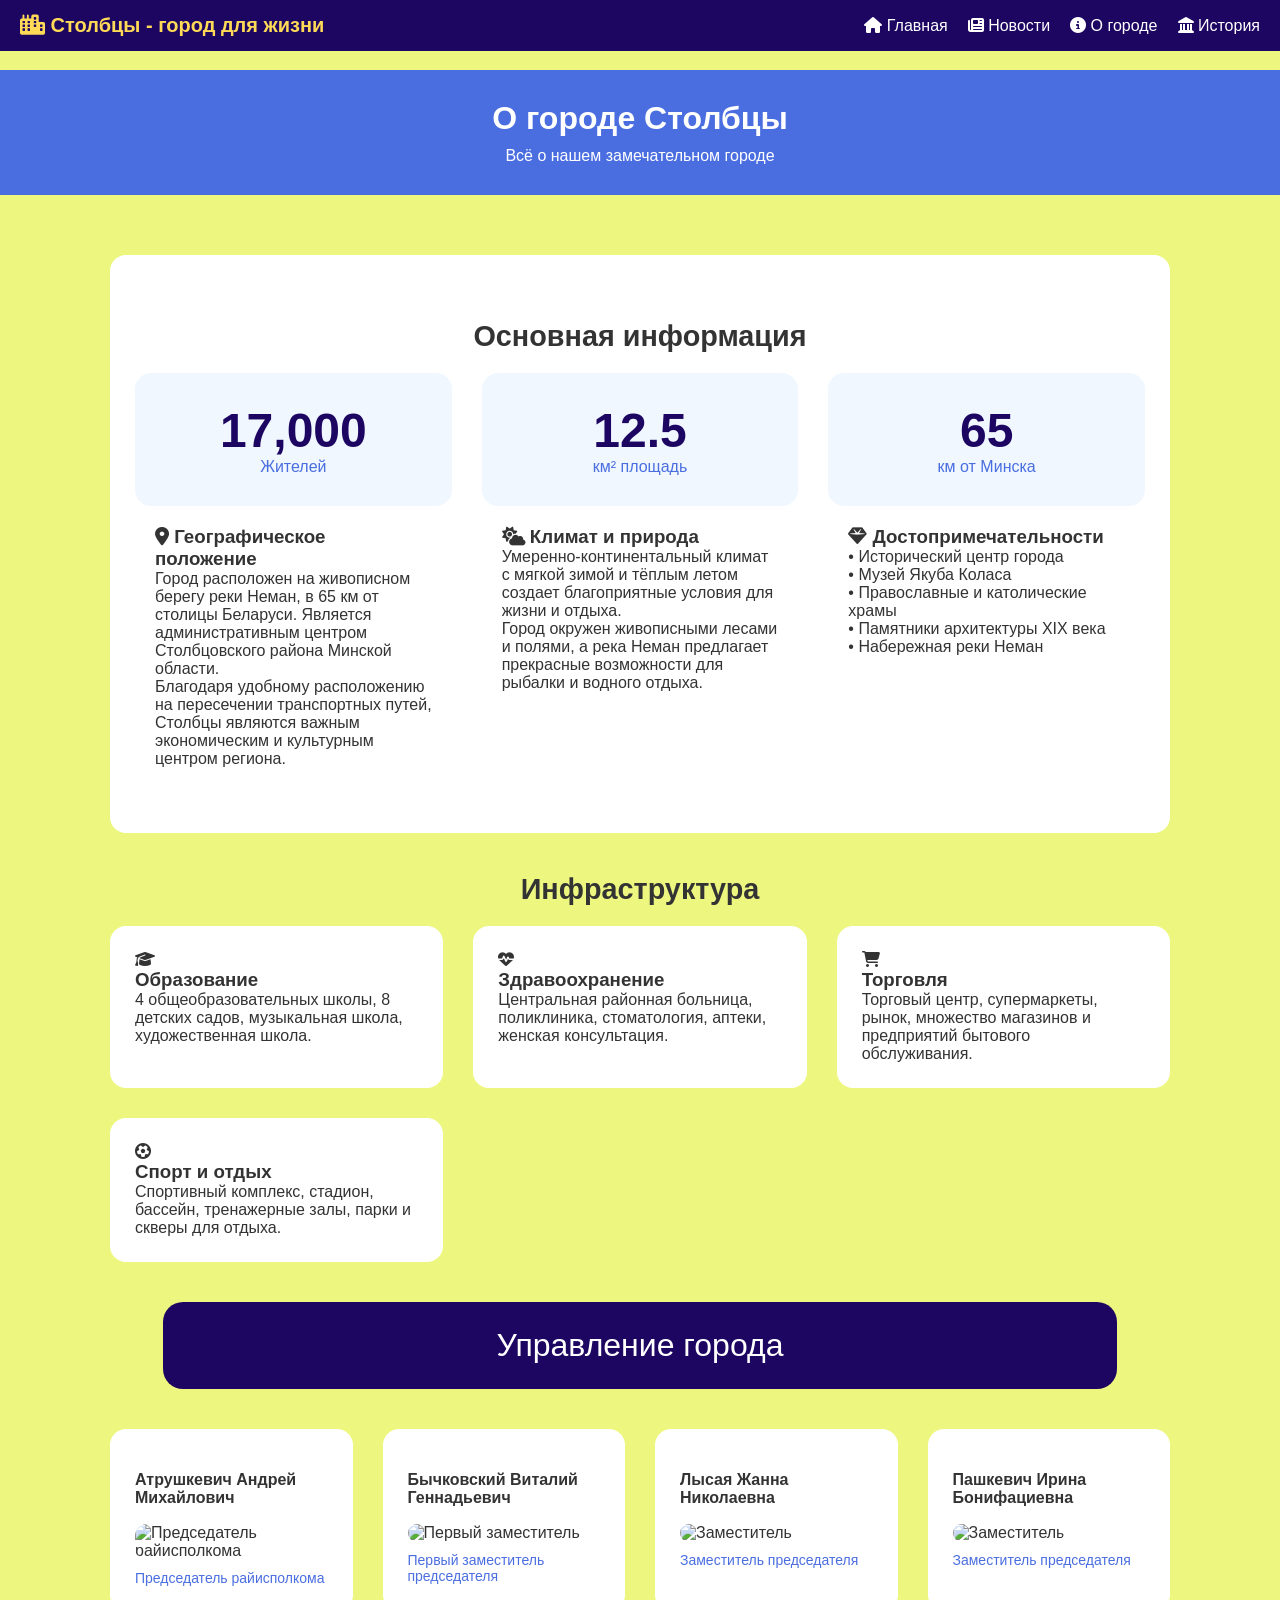
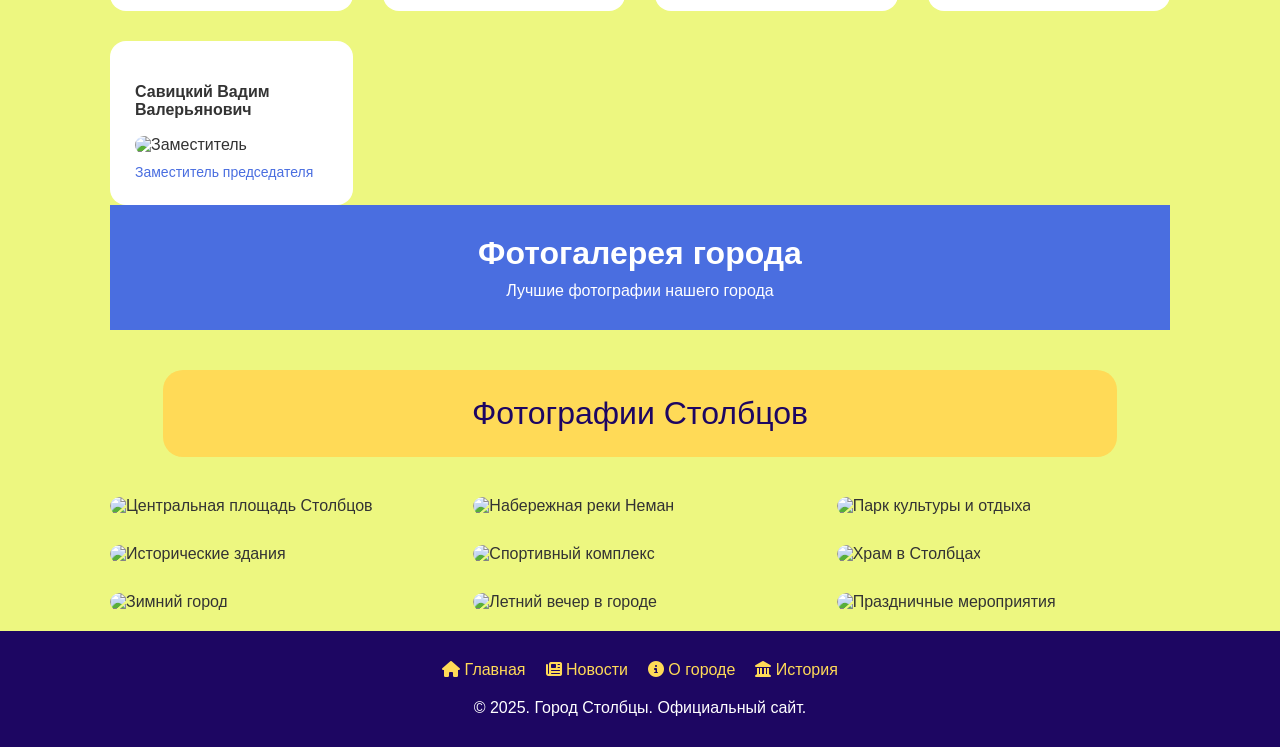
==== about.html @ eb90d02d "Add files via upload" ====
<!DOCTYPE html>
<html lang="ru">
<head>
    <meta charset="UTF-8">
    <meta name="viewport" content="width=device-width, initial-scale=1.0">
    <title>Столбцы - О городе</title>
    <link rel="stylesheet" href="style.css">
    <link rel="icon" href="im/gerb.png" type="image/png">
    <meta name="keywords" content="фото Столбцов, управление Столбцы, глава Столбцов, о Столбцах" />
    <meta name="description" content="Сайт города Столбцы. Управление. Галерея. Основная информация">
    <link rel="stylesheet" href="https://cdnjs.cloudflare.com/ajax/libs/font-awesome/6.4.0/css/all.min.css">
    <style>
/* ===== ОСНОВНЫЕ БЛОКИ ===== */
.info-section,
.photo-box,
.infra-item{
    background:#fff;
    border-radius:16px;
    padding:25px;
}

.info-section{
    max-width:1200px;
    margin:40px auto;
}

.section-title{
    text-align:center;
    margin:40px 0 20px;
}

/* ===== СЕТКИ ===== */
.stats-grid,
.info-grid,
.photo-grid,
.gallery-grid,
.infra-grid{
    display:grid;
    gap:30px;
}

.stats-grid{grid-template-columns:repeat(auto-fit,minmax(250px,1fr))}
.info-grid,
.infra-grid{grid-template-columns:repeat(auto-fit,minmax(300px,1fr))}
.photo-grid{grid-template-columns:repeat(auto-fill,minmax(220px,1fr))}
.gallery-grid{grid-template-columns:repeat(auto-fill,minmax(250px,1fr))}

/* ===== СТАТИСТИКА ===== */
.stat-card{
    background:#f0f7ff;
    text-align:center;
    padding:30px;
    border-radius:16px;
}

.stat-number{
    font-size:3rem;
    font-weight:bold;
    color:#1d0662;
}

.stat-label{
    color:#4a6ee0;
}

/* ===== УПРАВЛЕНИЕ ===== */
.pr,
.gal{
    text-align:center;
    padding:25px;
    font-size:2rem;
    width:90%;
    margin:40px auto;
    border-radius:20px;
}

.pr{
    background:#1d0662;
    color:#fff;
}

.gal{
    background:#ffda57;
    color:#1d0662;
}
.gallery-img {
    width: 100%;
    height: auto;          
    max-height: 220px;     
    object-fit: contain;  
    cursor: pointer;
    transition: max-height 0.3s ease;
}
/* ===== ФОТО ===== */
.ph1{
    font-weight:bold;
    min-height:70px;
    display:flex;
    align-items:center;
    justify-content:center;
}

.ph2{
    font-size:14px;
    margin-top:10px;
    color:#4a6ee0;
}

.im1,
.gallery-img{
    width:100%;
    height:220px;
    object-fit:cover;
    border-radius:12px;
}

/* ===== ГАЛЕРЕЯ ===== */
.gallery-item{
    border-radius:16px;
    overflow:hidden;
    cursor:pointer;
}

/* ===== LIGHTBOX ===== */
.lightbox{
    display:none;
    position:fixed;
    inset:0;
    background:rgba(0,0,0,.95);
    justify-content:center;
    align-items:center;
    z-index:2000;
}

.lightbox-content{
    max-width:90%;
    max-height:90%;
}

.close-lightbox{
    position:absolute;
    top:20px;
    right:30px;
    color:#fff;
    font-size:40px;
    cursor:pointer;
}

.lightbox-caption{
    position:absolute;
    bottom:20px;
    width:100%;
    text-align:center;
    color:#fff;
}

/* ===== АДАПТИВ ===== */
@media(max-width:768px){
    .photo-grid{grid-template-columns:repeat(auto-fill,minmax(180px,1fr))}
    .gallery-grid{grid-template-columns:repeat(auto-fill,minmax(180px,1fr))}
    .pr,.gal{font-size:1.5rem}
    .info-section{padding:20px;margin:20px}
}

    </style>
</head>

<body>
    <nav class="navbar">
        <div class="logo">
            <i class="fas fa-city"></i>
            Столбцы - город для жизни
        </div>

        <ul class="nav-links">
            <li><a href="index.html"><i class="fas fa-home"></i> Главная</a></li>
            <li><a href="news.html"><i class="fas fa-newspaper"></i> Новости</a></li>
            <li class="dropdown">
                <a href="about.html" class="dropbtn active"><i class="fas fa-info-circle"></i> О городе</a>
                <ul class="dropdown-content">
                    <li><a href="#management"><i class="fas fa-users"></i> Управление</a></li>
                    <li><a href="#gallery"><i class="fas fa-images"></i> Галерея</a></li>
                    <li><a href="#infrastructure"><i class="fas fa-road"></i> Инфраструктура</a></li>
                </ul>
            </li>
            <li><a href="history.html"><i class="fas fa-landmark"></i> История</a></li>
        </ul>
    </nav>

    <div class="nov">
        <h1>О городе Столбцы</h1>
        <p>Всё о нашем замечательном городе</p>
    </div>

    <div class="main-content">
        <div class="info-section">
            <h2 class="section-title">Основная информация</h2>
            
            <div class="stats-grid">
                <div class="stat-card">
                    <div class="stat-number">17,000</div>
                    <div class="stat-label">Жителей</div>
                </div>
                <div class="stat-card">
                    <div class="stat-number">12.5</div>
                    <div class="stat-label">км² площадь</div>
                </div>
                <div class="stat-card">
                    <div class="stat-number">65</div>
                    <div class="stat-label">км от Минска</div>
                </div>
            </div>
            
            <div class="info-grid">
                <div class="info-card">
                    <h3><i class="fas fa-map-marker-alt"></i> Географическое положение</h3>
                    <p>Город расположен на живописном берегу реки Неман, в 65 км от столицы Беларуси. Является административным центром Столбцовского района Минской области.</p>
                    <p>Благодаря удобному расположению на пересечении транспортных путей, Столбцы являются важным экономическим и культурным центром региона.</p>
                </div>
                
                <div class="info-card">
                    <h3><i class="fas fa-cloud-sun"></i> Климат и природа</h3>
                    <p>Умеренно-континентальный климат с мягкой зимой и тёплым летом создает благоприятные условия для жизни и отдыха.</p>
                    <p>Город окружен живописными лесами и полями, а река Неман предлагает прекрасные возможности для рыбалки и водного отдыха.</p>
                </div>
                
                <div class="info-card">
                    <h3><i class="fas fa-gem"></i> Достопримечательности</h3>
                    <p>• Исторический центр города</p>
                    <p>• Музей Якуба Коласа</p>
                    <p>• Православные и католические храмы</p>
                    <p>• Памятники архитектуры XIX века</p>
                    <p>• Набережная реки Неман</p>
                </div>
            </div>
        </div>

        <div class="infrastructure" id="infrastructure">
            <h2 class="section-title">Инфраструктура</h2>
            
            <div class="infra-grid">
                <div class="infra-item">
                    <div class="infra-icon">
                        <i class="fas fa-graduation-cap"></i>
                    </div>
                    <h3>Образование</h3>
                    <p>4 общеобразовательных школы, 8 детских садов, музыкальная школа, художественная школа.</p>
                </div>
                
                <div class="infra-item">
                    <div class="infra-icon">
                        <i class="fas fa-heartbeat"></i>
                    </div>
                    <h3>Здравоохранение</h3>
                    <p>Центральная районная больница, поликлиника, стоматология, аптеки, женская консультация.</p>
                </div>
                
                <div class="infra-item">
                    <div class="infra-icon">
                        <i class="fas fa-shopping-cart"></i>
                    </div>
                    <h3>Торговля</h3>
                    <p>Торговый центр, супермаркеты, рынок, множество магазинов и предприятий бытового обслуживания.</p>
                </div>
                
                <div class="infra-item">
                    <div class="infra-icon">
                        <i class="fas fa-futbol"></i>
                    </div>
                    <h3>Спорт и отдых</h3>
                    <p>Спортивный комплекс, стадион, бассейн, тренажерные залы, парки и скверы для отдыха.</p>
                </div>
            </div>
        </div>

        <div class="management-section" id="management">
            <p class="pr">Управление города</p>

            <div class="photo-grid">
                <div class="photo-box">
                    <p class="ph1">Атрушкевич Андрей Михайлович</p>
                    <img class="im1" src="im/атрушкевич.jpg" alt="Председатель райисполкома">
                    <p class="ph2">Председатель райисполкома</p>
                </div>

                <div class="photo-box">
                    <p class="ph1">Бычковский Виталий Геннадьевич</p>
                    <img class="im1" src="im/зам1.jpeg" alt="Первый заместитель">
                    <p class="ph2">Первый заместитель председателя</p>
                </div>

                <div class="photo-box">
                    <p class="ph1">Лысая Жанна Николаевна</p>
                    <img class="im1" src="im/зам2.jpeg" alt="Заместитель">
                    <p class="ph2">Заместитель председателя</p>
                </div>

                <div class="photo-box">
                    <p class="ph1">Пашкевич Ирина Бонифациевна</p>
                    <img class="im1" src="im/зам3.jpeg" alt="Заместитель">
                    <p class="ph2">Заместитель председателя</p>
                </div>

                <div class="photo-box">
                    <p class="ph1">Савицкий Вадим Валерьянович</p>
                    <img class="im1" src="im/зам4.jpeg" alt="Заместитель">
                    <p class="ph2">Заместитель председателя</p>
                </div>
            </div>
        </div>

        <div class="gallery-section" id="gallery">
            <div class="nov">
                <h1>Фотогалерея города</h1>
                <p>Лучшие фотографии нашего города</p>
            </div>

            <p class="gal">Фотографии Столбцов</p>

            <div class="gallery-container">
                <div class="gallery-grid">
                    <div class="gallery-item">
                        <img src="im/1_1.png" alt="Центральная площадь Столбцов" class="gallery-img">
                    </div>
                    <div class="gallery-item">
                        <img src="im/2_1.jpg" alt="Набережная реки Неман" class="gallery-img">
                    </div>
                    <div class="gallery-item">
                        <img src="im/3_1.jpg" alt="Парк культуры и отдыха" class="gallery-img">
                    </div>
                    <div class="gallery-item">
                        <img src="im/4_1.jpg" alt="Исторические здания" class="gallery-img">
                    </div>
                    <div class="gallery-item">
                        <img src="im/5_1.jpg" alt="Спортивный комплекс" class="gallery-img">
                    </div>
                    <div class="gallery-item">
                        <img src="im/6_1.jpg" alt="Храм в Столбцах" class="gallery-img">
                    </div>
                    <div class="gallery-item">
                        <img src="im/7_1.jpg" alt="Зимний город" class="gallery-img">
                    </div>
                    <div class="gallery-item">
                        <img src="im/8_1.jpg" alt="Летний вечер в городе" class="gallery-img">
                    </div>
                    <div class="gallery-item">
                        <img src="im/9_1.jpg" alt="Праздничные мероприятия" class="gallery-img">
                    </div>
                </div>
            </div>
        </div>
    </div>

    <footer class="footer">
        <div class="footer-nav">
            <a href="index.html"><i class="fas fa-home"></i> Главная</a>
            <a href="news.html"><i class="fas fa-newspaper"></i> Новости</a>
            <a href="about.html"><i class="fas fa-info-circle"></i> О городе</a>
            <a href="history.html"><i class="fas fa-landmark"></i> История</a>
        </div>
        <p class="copyright">© 2025. Город Столбцы. Официальный сайт.</p>
    </footer>

    <div class="lightbox">
        <span class="close-lightbox">&times;</span>
        <img class="lightbox-content" src="" alt="">
        <div class="lightbox-caption"></div>
    </div>

 <script>
document.addEventListener('DOMContentLoaded', function () {

    document.querySelectorAll('.gallery-img').forEach(function (img) {

        let originalHeight = img.offsetHeight; // запоминаем исходный размер
        let enlarged = false;

        img.onclick = function () {
            if (!enlarged) {
                img.style.height = (originalHeight + 140) + 'px'; // увеличиваем
                enlarged = true;
            } else {
                img.style.height = originalHeight + 'px'; // возвращаем как было
                enlarged = false;
            }
        };

    });

});
</script>

</body>
</html>
---- style.css ----
/* ===== БАЗА ===== */
* {
    margin: 0;
    padding: 0;
    box-sizing: border-box;
}

body {
    font-family: Arial, sans-serif;
    background: #edf780;
    color: #333;
    padding-top: 70px;
}

.navbar {
    position: fixed;
    top: 0;
    width: 100%;
    background: #1d0662;
    color: white;
    display: flex;
    justify-content: space-between;
    align-items: center;
    padding: 14px 20px;
    z-index: 1000;
}

.logo {
    font-weight: bold;
    color: #ffda57;
    font-size: 20px;
}

.nav-links {
    list-style: none;
    display: flex;
    gap: 20px;
}

.nav-links a {
    color: white;
    text-decoration: none;
    font-size: 16px;
}

.dropdown {
    position: relative;
}

.dropdown-content {
    display: none;
    position: absolute;
    top: 100%;
    left: 0;
    background: #1d0662;
    min-width: 180px;
}

.dropdown-content a {
    display: block;
    padding: 12px;
}

@media (min-width: 769px) {
    .dropdown:hover .dropdown-content {
        display: block;
    }
}

.nov {
    background: #4a6ee0;
    color: white;
    text-align: center;
    padding: 30px 15px;
}

.nov h1 {
    font-size: 2rem;
}

.nov p {
    margin-top: 10px;
}

/* CONTENT */
.main-content {
    max-width: 1100px;
    margin: auto;
    padding: 20px;
}

.section-title {
    text-align: center;
    margin-bottom: 25px;
    font-size: 1.8rem;
}

.info-card {
    background: white;
    padding: 20px;
    border-radius: 10px;
    margin-bottom: 20px;
}

/* FOOTER  */
.footer {
    background: #1d0662;
    color: white;
    padding: 30px 15px;
    text-align: center;
}

.footer-nav {
    display: flex;
    justify-content: center;
    gap: 20px;
    flex-wrap: wrap;
    margin-bottom: 20px;
}

.footer-nav a {
    color: #ffda57;
    text-decoration: none;
}
/*  МОБИЛЬНЫЕ (≤768px) */
@media (max-width: 768px) {

    body {
        padding-top: 120px;
    }

    .navbar {
        flex-direction: column;
        align-items: center;
        gap: 15px;
    }

    .nav-links {
        flex-direction: column;
        width: 100%;
        align-items: center;
        gap: 10px;
    }

    .nav-links a {
        width: 100%;
        text-align: center;
        padding: 10px;
    }

    /* dropdown по клику */
    .dropdown-content {
        position: static;
        width: 100%;
        display: none;
    }

    .dropdown-content.active {
        display: block;
    }

    .nov h1 {
        font-size: 1.6rem;
    }

    .section-title {
        font-size: 1.5rem;
    }
}
/*  ОЧЕНЬ МАЛЫЕ (≤480px) */
@media (max-width: 480px) {

    .logo {
        font-size: 18px;
    }

    .nav-links a {
        font-size: 15px;
    }

    .nov {
        padding: 20px 10px;
    }

    .nov h1 {
        font-size: 1.4rem;
    }

    .info-card {
        padding: 15px;
    }
}
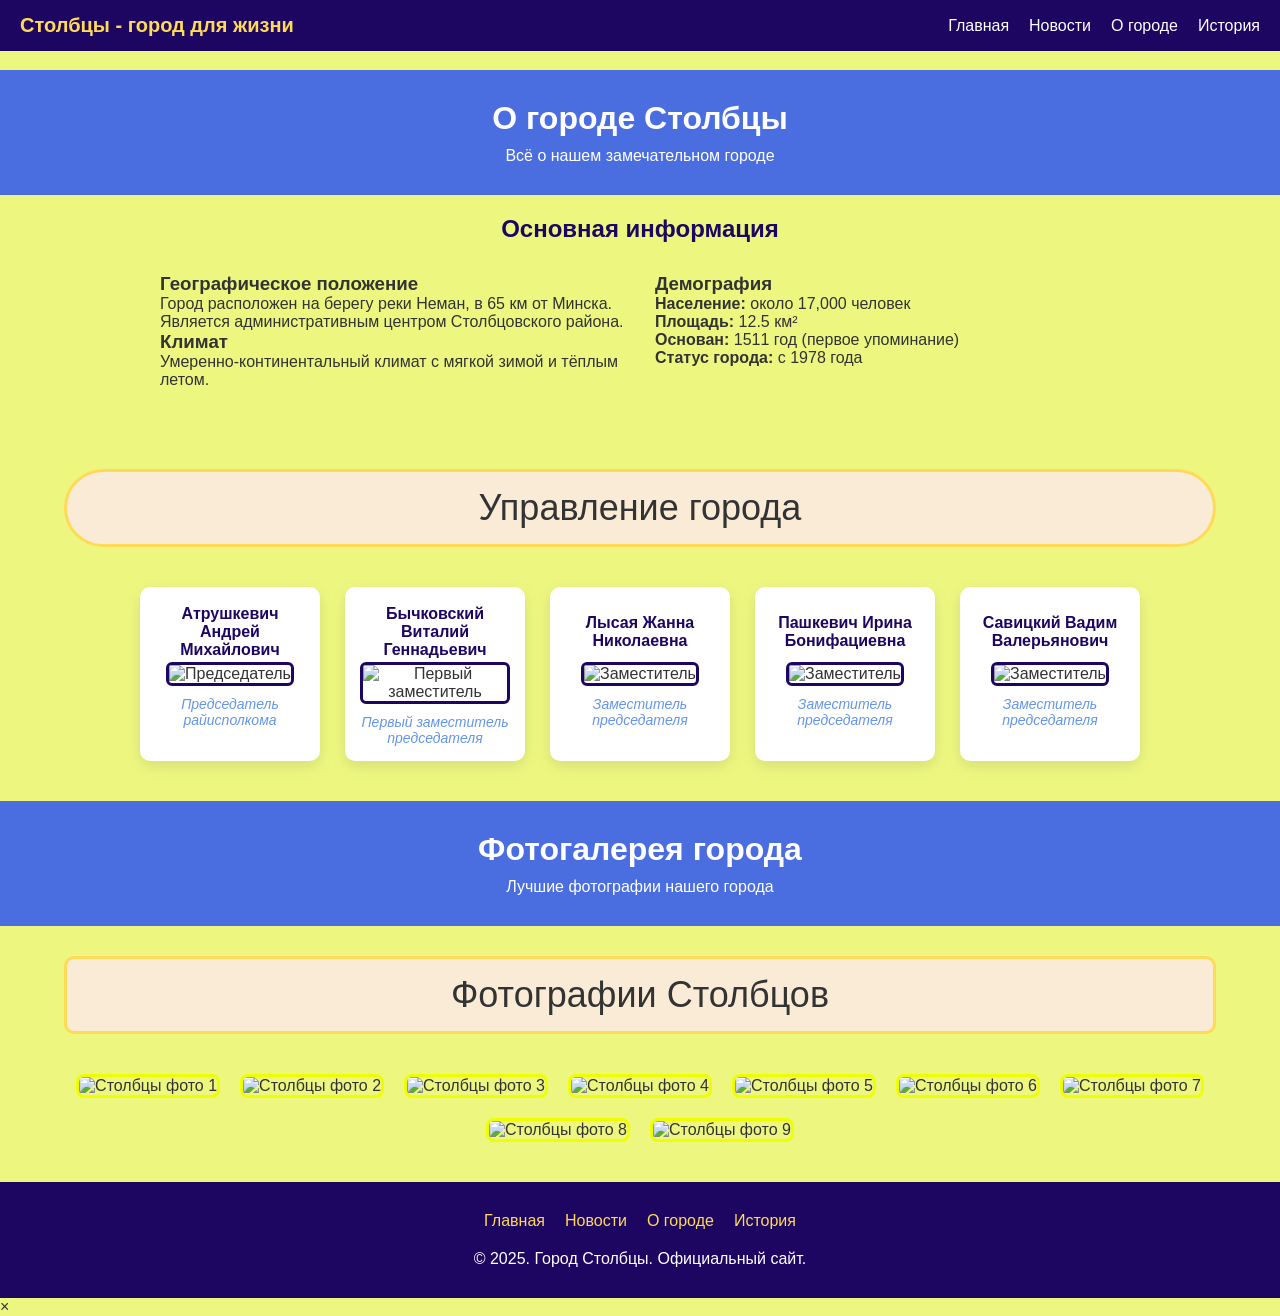
==== commit c18b2be8: "Update about.html" ====
--- a/about.html
+++ b/about.html
@@ -2,393 +2,208 @@
 <html lang="ru">
 <head>
     <meta charset="UTF-8">
-    <meta name="viewport" content="width=device-width, initial-scale=1.0">
     <title>Столбцы - О городе</title>
     <link rel="stylesheet" href="style.css">
-    <link rel="icon" href="im/gerb.png" type="image/png">
+    <link rel="icon" href="gerb.png" type="image/png">
     <meta name="keywords" content="фото Столбцов, управление Столбцы, глава Столбцов, о Столбцах" />
-    <meta name="description" content="Сайт города Столбцы. Управление. Галерея. Основная информация">
-    <link rel="stylesheet" href="https://cdnjs.cloudflare.com/ajax/libs/font-awesome/6.4.0/css/all.min.css">
-    <style>
-/* ===== ОСНОВНЫЕ БЛОКИ ===== */
-.info-section,
-.photo-box,
-.infra-item{
-    background:#fff;
-    border-radius:16px;
-    padding:25px;
-}
-
-.info-section{
-    max-width:1200px;
-    margin:40px auto;
-}
-
-.section-title{
-    text-align:center;
-    margin:40px 0 20px;
-}
-
-/* ===== СЕТКИ ===== */
-.stats-grid,
-.info-grid,
-.photo-grid,
-.gallery-grid,
-.infra-grid{
-    display:grid;
-    gap:30px;
-}
-
-.stats-grid{grid-template-columns:repeat(auto-fit,minmax(250px,1fr))}
-.info-grid,
-.infra-grid{grid-template-columns:repeat(auto-fit,minmax(300px,1fr))}
-.photo-grid{grid-template-columns:repeat(auto-fill,minmax(220px,1fr))}
-.gallery-grid{grid-template-columns:repeat(auto-fill,minmax(250px,1fr))}
-
-/* ===== СТАТИСТИКА ===== */
-.stat-card{
-    background:#f0f7ff;
-    text-align:center;
-    padding:30px;
-    border-radius:16px;
-}
-
-.stat-number{
-    font-size:3rem;
-    font-weight:bold;
+    <meta name="description" content="Сайт города Столбцы. Новости. Управление. История. Галерея">
+</head>
+
+<body>
+<style>
+    .pr, .gal {
+    text-align: center;
+    background: antiquewhite;
+    border: 3px solid #ffda57;
+    width: 90%;
+    padding: 15px;
+    margin: 30px auto;
+    font-size: 36px;
+}
+.pr { border-radius: 70px; }
+.gal { border-radius: 10px; }
+/*  РУКОВОДСТВО */
+.photo {
+    display: flex;
+    flex-wrap: wrap;
+    justify-content: center;
+    gap: 25px;
+    margin: 40px 20px;
+}
+.photo-box {
+    background: white;
+    width: 180px;
+    padding: 15px;
+    border-radius: 10px;
+    box-shadow: 0 5px 15px rgba(0,0,0,.1);
+    text-align: center;
+}
+.ph1 { 
+    font-size: 16px;
+    font-weight: bold;
     color:#1d0662;
-}
-
-.stat-label{
-    color:#4a6ee0;
-}
-
-/* ===== УПРАВЛЕНИЕ ===== */
-.pr,
-.gal{
-    text-align:center;
-    padding:25px;
-    font-size:2rem;
-    width:90%;
-    margin:40px auto;
-    border-radius:20px;
-}
-
-.pr{
-    background:#1d0662;
-    color:#fff;
-}
-
-.gal{
-    background:#ffda57;
-    color:#1d0662;
-}
-.gallery-img {
-    width: 100%;
-    height: auto;          
-    max-height: 220px;     
-    object-fit: contain;  
-    cursor: pointer;
-    transition: max-height 0.3s ease;
-}
-/* ===== ФОТО ===== */
-.ph1{
-    font-weight:bold;
-    min-height:70px;
+    min-height:60px;
     display:flex;
     align-items:center;
     justify-content:center;
 }
-
-.ph2{
-    font-size:14px;
+.ph2 { 
+    font-size: 14px;
+    color:#6495ED;
     margin-top:10px;
-    color:#4a6ee0;
-}
-
-.im1,
-.gallery-img{
-    width:100%;
-    height:220px;
-    object-fit:cover;
-    border-radius:12px;
-}
-
-/* ===== ГАЛЕРЕЯ ===== */
-.gallery-item{
-    border-radius:16px;
-    overflow:hidden;
-    cursor:pointer;
-}
-
-/* ===== LIGHTBOX ===== */
-.lightbox{
-    display:none;
-    position:fixed;
-    inset:0;
-    background:rgba(0,0,0,.95);
-    justify-content:center;
-    align-items:center;
-    z-index:2000;
-}
-
-.lightbox-content{
-    max-width:90%;
-    max-height:90%;
-}
-
-.close-lightbox{
-    position:absolute;
-    top:20px;
-    right:30px;
-    color:#fff;
-    font-size:40px;
-    cursor:pointer;
-}
-
-.lightbox-caption{
-    position:absolute;
-    bottom:20px;
-    width:100%;
-    text-align:center;
-    color:#fff;
-}
-
-/* ===== АДАПТИВ ===== */
-@media(max-width:768px){
-    .photo-grid{grid-template-columns:repeat(auto-fill,minmax(180px,1fr))}
-    .gallery-grid{grid-template-columns:repeat(auto-fill,minmax(180px,1fr))}
-    .pr,.gal{font-size:1.5rem}
-    .info-section{padding:20px;margin:20px}
-}
-
-    </style>
-</head>
-
-<body>
-    <nav class="navbar">
-        <div class="logo">
-            <i class="fas fa-city"></i>
-            Столбцы - город для жизни
-        </div>
-
-        <ul class="nav-links">
-            <li><a href="index.html"><i class="fas fa-home"></i> Главная</a></li>
-            <li><a href="news.html"><i class="fas fa-newspaper"></i> Новости</a></li>
-            <li class="dropdown">
-                <a href="about.html" class="dropbtn active"><i class="fas fa-info-circle"></i> О городе</a>
-                <ul class="dropdown-content">
-                    <li><a href="#management"><i class="fas fa-users"></i> Управление</a></li>
-                    <li><a href="#gallery"><i class="fas fa-images"></i> Галерея</a></li>
-                    <li><a href="#infrastructure"><i class="fas fa-road"></i> Инфраструктура</a></li>
-                </ul>
-            </li>
-            <li><a href="history.html"><i class="fas fa-landmark"></i> История</a></li>
-        </ul>
-    </nav>
-
-    <div class="nov">
-        <h1>О городе Столбцы</h1>
-        <p>Всё о нашем замечательном городе</p>
+    font-style:italic;
+}
+.im1 {
+    width: 150px;
+    height: 170px;
+    border: 3px solid #1d0662;
+    border-radius: 6px;
+    object-fit: cover;
+}
+/* ГАЛЕРЕЯ */
+#thumbs {
+    display: flex;
+    flex-wrap: wrap;
+    justify-content: center;
+    gap: 20px;
+    margin: 40px 20px;
+    list-style: none;
+}
+#thumbs img {
+    width: 100%;
+    height: 220px;
+    object-fit: cover;
+    border: 3px solid #eeff00;
+    border-radius: 8px;
+    cursor: pointer;
+    transition: .3s;
+}
+#thumbs img:hover { 
+    transform: scale(1.05); 
+}
+#thumbs img.active {
+    width: 90%;
+    max-width: 800px;
+    height: auto;
+    margin: 0 auto 30px;
+    display: block;
+    border-color: red;
+}
+</style>
+<nav class="navbar">
+    <div class="logo"> Столбцы - город для жизни </div>
+
+    <ul class="nav-links">
+        <li><a href="index.html"> Главная </a></li>
+        <li><a href="news.html"> Новости </a></li>
+        
+        <li class="dropdown">
+            <a href="about.html" class="dropbtn"> О городе </a>
+            <ul class="dropdown-content">
+                <li><a href="about.html#management"> Управление </a></li>
+                <li><a href="about.html#gal"> Галерея </a></li>
+            </ul>
+        </li>
+
+        <li><a href="history.html"> История </a></li>
+    </ul>
+</nav>
+
+<div class="nov">
+    <h1>О городе Столбцы</h1>
+    <p>Всё о нашем замечательном городе</p>
+</div>
+
+<div style="padding: 20px; max-width: 1000px; margin: 0 auto;">
+    <h2 style="text-align: center; color: #1d0662;">Основная информация</h2>
+    
+    <div style="display: grid; grid-template-columns: 1fr 1fr; gap: 30px; margin: 30px 0;">
+        <div>
+            <h3>Географическое положение</h3>
+            <p>Город расположен на берегу реки Неман, в 65 км от Минска.</p>
+            <p>Является административным центром Столбцовского района.</p>
+            
+            <h3>Климат</h3>
+            <p>Умеренно-континентальный климат с мягкой зимой и тёплым летом.</p>
+        </div>
+        
+        <div>
+            <h3>Демография</h3>
+            <p><strong>Население:</strong> около 17,000 человек</p>
+            <p><strong>Площадь:</strong> 12.5 км²</p>
+            <p><strong>Основан:</strong> 1511 год (первое упоминание)</p>
+            <p><strong>Статус города:</strong> с 1978 года</p>
+        </div>
     </div>
-
-    <div class="main-content">
-        <div class="info-section">
-            <h2 class="section-title">Основная информация</h2>
-            
-            <div class="stats-grid">
-                <div class="stat-card">
-                    <div class="stat-number">17,000</div>
-                    <div class="stat-label">Жителей</div>
-                </div>
-                <div class="stat-card">
-                    <div class="stat-number">12.5</div>
-                    <div class="stat-label">км² площадь</div>
-                </div>
-                <div class="stat-card">
-                    <div class="stat-number">65</div>
-                    <div class="stat-label">км от Минска</div>
-                </div>
-            </div>
-            
-            <div class="info-grid">
-                <div class="info-card">
-                    <h3><i class="fas fa-map-marker-alt"></i> Географическое положение</h3>
-                    <p>Город расположен на живописном берегу реки Неман, в 65 км от столицы Беларуси. Является административным центром Столбцовского района Минской области.</p>
-                    <p>Благодаря удобному расположению на пересечении транспортных путей, Столбцы являются важным экономическим и культурным центром региона.</p>
-                </div>
-                
-                <div class="info-card">
-                    <h3><i class="fas fa-cloud-sun"></i> Климат и природа</h3>
-                    <p>Умеренно-континентальный климат с мягкой зимой и тёплым летом создает благоприятные условия для жизни и отдыха.</p>
-                    <p>Город окружен живописными лесами и полями, а река Неман предлагает прекрасные возможности для рыбалки и водного отдыха.</p>
-                </div>
-                
-                <div class="info-card">
-                    <h3><i class="fas fa-gem"></i> Достопримечательности</h3>
-                    <p>• Исторический центр города</p>
-                    <p>• Музей Якуба Коласа</p>
-                    <p>• Православные и католические храмы</p>
-                    <p>• Памятники архитектуры XIX века</p>
-                    <p>• Набережная реки Неман</p>
-                </div>
-            </div>
-        </div>
-
-        <div class="infrastructure" id="infrastructure">
-            <h2 class="section-title">Инфраструктура</h2>
-            
-            <div class="infra-grid">
-                <div class="infra-item">
-                    <div class="infra-icon">
-                        <i class="fas fa-graduation-cap"></i>
-                    </div>
-                    <h3>Образование</h3>
-                    <p>4 общеобразовательных школы, 8 детских садов, музыкальная школа, художественная школа.</p>
-                </div>
-                
-                <div class="infra-item">
-                    <div class="infra-icon">
-                        <i class="fas fa-heartbeat"></i>
-                    </div>
-                    <h3>Здравоохранение</h3>
-                    <p>Центральная районная больница, поликлиника, стоматология, аптеки, женская консультация.</p>
-                </div>
-                
-                <div class="infra-item">
-                    <div class="infra-icon">
-                        <i class="fas fa-shopping-cart"></i>
-                    </div>
-                    <h3>Торговля</h3>
-                    <p>Торговый центр, супермаркеты, рынок, множество магазинов и предприятий бытового обслуживания.</p>
-                </div>
-                
-                <div class="infra-item">
-                    <div class="infra-icon">
-                        <i class="fas fa-futbol"></i>
-                    </div>
-                    <h3>Спорт и отдых</h3>
-                    <p>Спортивный комплекс, стадион, бассейн, тренажерные залы, парки и скверы для отдыха.</p>
-                </div>
-            </div>
-        </div>
-
-        <div class="management-section" id="management">
-            <p class="pr">Управление города</p>
-
-            <div class="photo-grid">
-                <div class="photo-box">
-                    <p class="ph1">Атрушкевич Андрей Михайлович</p>
-                    <img class="im1" src="im/атрушкевич.jpg" alt="Председатель райисполкома">
-                    <p class="ph2">Председатель райисполкома</p>
-                </div>
-
-                <div class="photo-box">
-                    <p class="ph1">Бычковский Виталий Геннадьевич</p>
-                    <img class="im1" src="im/зам1.jpeg" alt="Первый заместитель">
-                    <p class="ph2">Первый заместитель председателя</p>
-                </div>
-
-                <div class="photo-box">
-                    <p class="ph1">Лысая Жанна Николаевна</p>
-                    <img class="im1" src="im/зам2.jpeg" alt="Заместитель">
-                    <p class="ph2">Заместитель председателя</p>
-                </div>
-
-                <div class="photo-box">
-                    <p class="ph1">Пашкевич Ирина Бонифациевна</p>
-                    <img class="im1" src="im/зам3.jpeg" alt="Заместитель">
-                    <p class="ph2">Заместитель председателя</p>
-                </div>
-
-                <div class="photo-box">
-                    <p class="ph1">Савицкий Вадим Валерьянович</p>
-                    <img class="im1" src="im/зам4.jpeg" alt="Заместитель">
-                    <p class="ph2">Заместитель председателя</p>
-                </div>
-            </div>
-        </div>
-
-        <div class="gallery-section" id="gallery">
-            <div class="nov">
-                <h1>Фотогалерея города</h1>
-                <p>Лучшие фотографии нашего города</p>
-            </div>
-
-            <p class="gal">Фотографии Столбцов</p>
-
-            <div class="gallery-container">
-                <div class="gallery-grid">
-                    <div class="gallery-item">
-                        <img src="im/1_1.png" alt="Центральная площадь Столбцов" class="gallery-img">
-                    </div>
-                    <div class="gallery-item">
-                        <img src="im/2_1.jpg" alt="Набережная реки Неман" class="gallery-img">
-                    </div>
-                    <div class="gallery-item">
-                        <img src="im/3_1.jpg" alt="Парк культуры и отдыха" class="gallery-img">
-                    </div>
-                    <div class="gallery-item">
-                        <img src="im/4_1.jpg" alt="Исторические здания" class="gallery-img">
-                    </div>
-                    <div class="gallery-item">
-                        <img src="im/5_1.jpg" alt="Спортивный комплекс" class="gallery-img">
-                    </div>
-                    <div class="gallery-item">
-                        <img src="im/6_1.jpg" alt="Храм в Столбцах" class="gallery-img">
-                    </div>
-                    <div class="gallery-item">
-                        <img src="im/7_1.jpg" alt="Зимний город" class="gallery-img">
-                    </div>
-                    <div class="gallery-item">
-                        <img src="im/8_1.jpg" alt="Летний вечер в городе" class="gallery-img">
-                    </div>
-                    <div class="gallery-item">
-                        <img src="im/9_1.jpg" alt="Праздничные мероприятия" class="gallery-img">
-                    </div>
-                </div>
-            </div>
+</div>
+
+<div id="management">
+    <p class="pr"> Управление города </p>
+
+    <div class="photo">
+        <div class="photo-box">
+            <p class="ph1"> Атрушкевич Андрей Михайлович </p>
+            <img class="im1" src="im/атрушкевич.jpg" alt="Председатель">
+            <p class="ph2"> Председатель райисполкома </p>
+        </div>
+
+        <div class="photo-box">
+            <p class="ph1"> Бычковский Виталий Геннадьевич </p>
+            <img class="im1" src="im/зам1.jpeg" alt="Первый заместитель">
+            <p class="ph2"> Первый заместитель председателя </p>
+        </div>
+
+        <div class="photo-box">
+            <p class="ph1"> Лысая Жанна Николаевна </p>
+            <img class="im1" src="im/зам2.jpeg" alt="Заместитель">
+            <p class="ph2"> Заместитель председателя </p>
+        </div>
+
+        <div class="photo-box">
+            <p class="ph1"> Пашкевич Ирина Бонифациевна </p>
+            <img class="im1" src="im/зам3.jpeg" alt="Заместитель">
+            <p class="ph2"> Заместитель председателя </p>
+        </div>
+
+        <div class="photo-box">
+            <p class="ph1"> Савицкий Вадим Валерьянович </p>
+            <img class="im1" src="im/зам4.jpeg" alt="Заместитель">
+            <p class="ph2"> Заместитель председателя </p>
         </div>
     </div>
-
-    <footer class="footer">
-        <div class="footer-nav">
-            <a href="index.html"><i class="fas fa-home"></i> Главная</a>
-            <a href="news.html"><i class="fas fa-newspaper"></i> Новости</a>
-            <a href="about.html"><i class="fas fa-info-circle"></i> О городе</a>
-            <a href="history.html"><i class="fas fa-landmark"></i> История</a>
-        </div>
-        <p class="copyright">© 2025. Город Столбцы. Официальный сайт.</p>
-    </footer>
-
-    <div class="lightbox">
-        <span class="close-lightbox">&times;</span>
-        <img class="lightbox-content" src="" alt="">
-        <div class="lightbox-caption"></div>
+</div>
+
+<div class="nov">
+    <h1>Фотогалерея города</h1>
+    <p>Лучшие фотографии нашего города</p>
+</div>
+
+<p class="gal" id="gal"> Фотографии Столбцов </p>
+
+<ul id="thumbs">
+    <li><img src="im/1_1.png" alt="Столбцы фото 1"></li>
+    <li><img src="im/2_1.jpg" alt="Столбцы фото 2"></li>
+    <li><img src="im/3_1.jpg" alt="Столбцы фото 3"></li>
+    <li><img src="im/4_1.jpg" alt="Столбцы фото 4"></li>
+    <li><img src="im/5_1.jpg" alt="Столбцы фото 5"></li>
+    <li><img src="im/6_1.jpg" alt="Столбцы фото 6"></li>
+    <li><img src="im/7_1.jpg" alt="Столбцы фото 7"></li>
+    <li><img src="im/8_1.jpg" alt="Столбцы фото 8"></li>
+    <li><img src="im/9_1.jpg" alt="Столбцы фото 9"></li>
+</ul>
+
+
+<footer class="footer">
+    <div class="footer-nav">
+        <a href="index.html">Главная</a>
+        <a href="news.html">Новости</a>
+        <a href="about.html">О городе</a>
+        <a href="history.html">История</a>
     </div>
-
- <script>
-document.addEventListener('DOMContentLoaded', function () {
-
-    document.querySelectorAll('.gallery-img').forEach(function (img) {
-
-        let originalHeight = img.offsetHeight; // запоминаем исходный размер
-        let enlarged = false;
-
-        img.onclick = function () {
-            if (!enlarged) {
-                img.style.height = (originalHeight + 140) + 'px'; // увеличиваем
-                enlarged = true;
-            } else {
-                img.style.height = originalHeight + 'px'; // возвращаем как было
-                enlarged = false;
-            }
-        };
-
-    });
-
-});
-</script>
+    <p class="copyright">© 2025. Город Столбцы. Официальный сайт.</p>
+</footer>
+
+<script src="script.js"></script>
 
 </body>
-</html>+</html>
